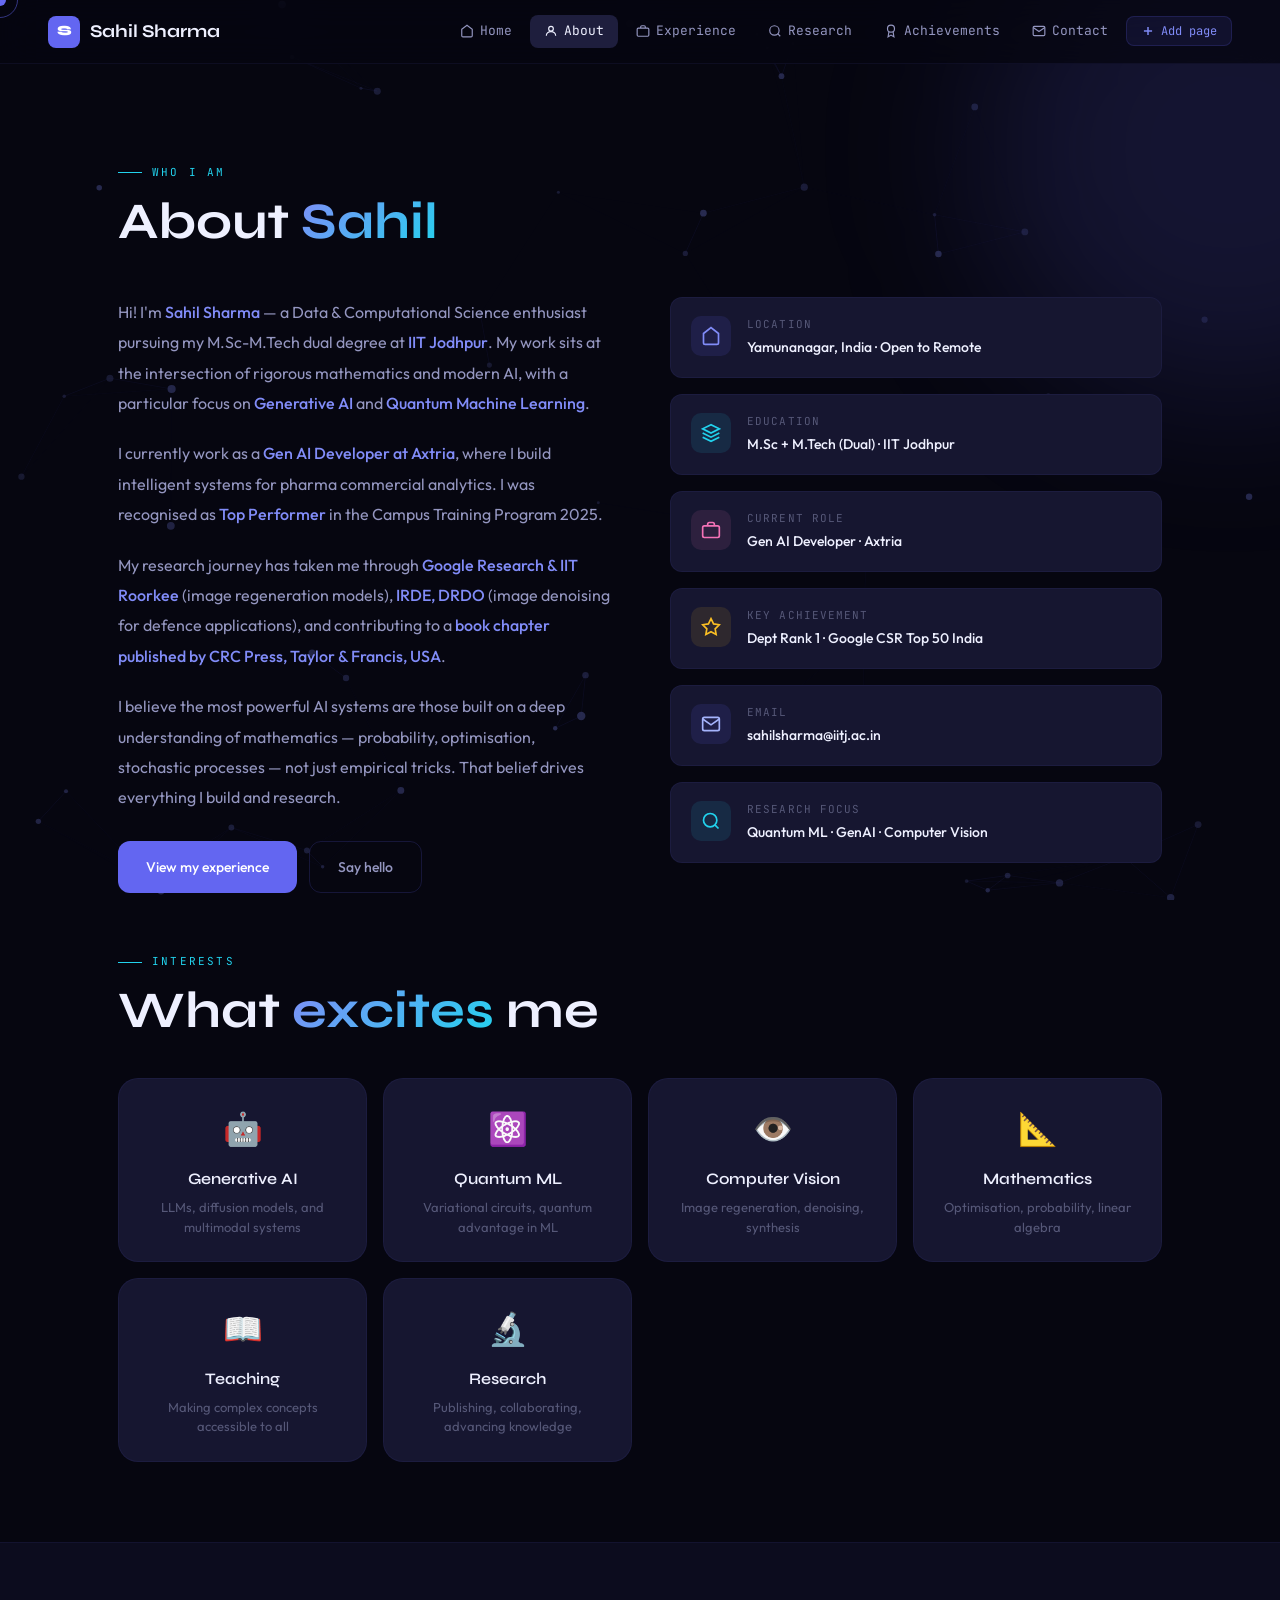
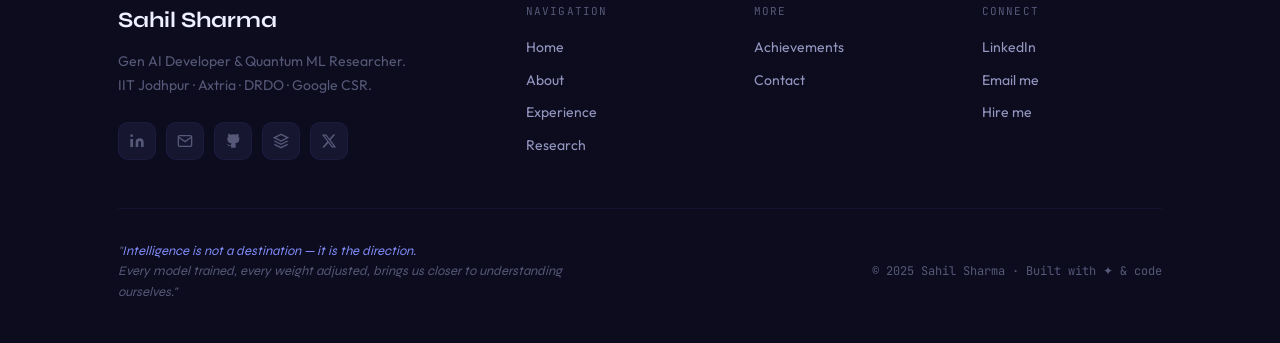
==== pages/about.html @ 3449ba21 "Add files via upload" ====
<!DOCTYPE html>
<html lang="en">
<head>
<meta charset="UTF-8"><meta name="viewport" content="width=device-width, initial-scale=1.0">
<title>About — Sahil Sharma</title>
<link rel="stylesheet" href="../css/main.css">
<style>
.about-hero { padding: 100px 0 60px; }
.about-grid { display: grid; grid-template-columns: 1fr 1fr; gap: 60px; align-items: start; margin-top: 48px; }
.about-bio { font-size: 16px; color: var(--text2); line-height: 1.9; }
.about-bio p { margin-bottom: 20px; }
.about-bio strong { color: var(--accent2); font-weight: 500; }
.about-facts { display: flex; flex-direction: column; gap: 16px; }
.fact-row {
  display: flex; align-items: flex-start; gap: 16px;
  background: var(--surface); border: 1px solid var(--border2);
  border-radius: var(--radius); padding: 18px 20px;
  transition: border-color 0.2s;
}
.fact-row:hover { border-color: var(--border); }
.fact-icon {
  width: 40px; height: 40px; border-radius: 10px; flex-shrink: 0;
  display: flex; align-items: center; justify-content: center;
}
.fact-icon svg { width: 20px; height: 20px; }
.fact-key { font-family: var(--font-mono); font-size: 11px; color: var(--text3); text-transform: uppercase; letter-spacing: 0.1em; margin-bottom: 3px; }
.fact-val { font-size: 14px; color: var(--text); font-weight: 500; }
.interest-grid { display: grid; grid-template-columns: repeat(auto-fill, minmax(200px, 1fr)); gap: 16px; margin-top: 40px; }
.interest-card {
  background: var(--surface); border: 1px solid var(--border2);
  border-radius: var(--radius-lg); padding: 24px;
  transition: all 0.3s; text-align: center;
}
.interest-card:hover { border-color: var(--accent); transform: translateY(-3px); }
.interest-icon { font-size: 32px; margin-bottom: 12px; display: block; }
.interest-name { font-family: var(--font-display); font-size: 16px; font-weight: 600; color: var(--text); margin-bottom: 6px; }
.interest-desc { font-size: 13px; color: var(--text3); line-height: 1.5; }
@media(max-width:768px){ .about-grid { grid-template-columns:1fr; } }
</style>
</head>
<body>
<script src="../js/components.js"></script>
<script>document.write(getNavHTML('../')); document.write(getAddPageModalHTML());</script>
<div class="page-content">
<div class="orb orb-accent" style="width:500px;height:500px;top:-100px;right:-200px;"></div>

<section class="about-hero">
  <div class="container">
    <div class="section-eyebrow" data-reveal>Who I am</div>
    <h1 class="section-title" data-reveal>About <span class="highlight">Sahil</span></h1>
    <div class="about-grid">
      <div class="about-bio" data-reveal>
        <p>Hi! I'm <strong>Sahil Sharma</strong> — a Data &amp; Computational Science enthusiast pursuing my M.Sc-M.Tech dual degree at <strong>IIT Jodhpur</strong>. My work sits at the intersection of rigorous mathematics and modern AI, with a particular focus on <strong>Generative AI</strong> and <strong>Quantum Machine Learning</strong>.</p>
        <p>I currently work as a <strong>Gen AI Developer at Axtria</strong>, where I build intelligent systems for pharma commercial analytics. I was recognised as <strong>Top Performer</strong> in the Campus Training Program 2025.</p>
        <p>My research journey has taken me through <strong>Google Research &amp; IIT Roorkee</strong> (image regeneration models), <strong>IRDE, DRDO</strong> (image denoising for defence applications), and contributing to a <strong>book chapter published by CRC Press, Taylor &amp; Francis, USA</strong>.</p>
        <p>I believe the most powerful AI systems are those built on a deep understanding of mathematics — probability, optimisation, stochastic processes — not just empirical tricks. That belief drives everything I build and research.</p>
        <div style="display:flex;gap:12px;flex-wrap:wrap;margin-top:28px;">
          <a href="experience.html" class="btn btn-primary">View my experience</a>
          <a href="contact.html" class="btn btn-ghost">Say hello</a>
        </div>
      </div>
      <div class="about-facts" data-reveal data-delay="0.15s">
        <div class="fact-row">
          <div class="fact-icon" style="background:rgba(99,102,241,0.12);">
            <svg viewBox="0 0 24 24" fill="none" stroke="#818cf8" stroke-width="2"><path d="M3 9l9-7 9 7v11a2 2 0 0 1-2 2H5a2 2 0 0 1-2-2z"/></svg>
          </div>
          <div><div class="fact-key">Location</div><div class="fact-val">Yamunanagar, India · Open to Remote</div></div>
        </div>
        <div class="fact-row">
          <div class="fact-icon" style="background:rgba(34,211,238,0.1);">
            <svg viewBox="0 0 24 24" fill="none" stroke="#22d3ee" stroke-width="2"><path d="M12 2L2 7l10 5 10-5-10-5z"/><path d="M2 17l10 5 10-5M2 12l10 5 10-5"/></svg>
          </div>
          <div><div class="fact-key">Education</div><div class="fact-val">M.Sc + M.Tech (Dual) · IIT Jodhpur</div></div>
        </div>
        <div class="fact-row">
          <div class="fact-icon" style="background:rgba(244,114,182,0.1);">
            <svg viewBox="0 0 24 24" fill="none" stroke="#f472b6" stroke-width="2"><rect x="2" y="7" width="20" height="14" rx="2"/><path d="M16 7V5a2 2 0 0 0-2-2h-4a2 2 0 0 0-2 2v2"/></svg>
          </div>
          <div><div class="fact-key">Current Role</div><div class="fact-val">Gen AI Developer · Axtria</div></div>
        </div>
        <div class="fact-row">
          <div class="fact-icon" style="background:rgba(251,191,36,0.1);">
            <svg viewBox="0 0 24 24" fill="none" stroke="#fbbf24" stroke-width="2"><polygon points="12 2 15.09 8.26 22 9.27 17 14.14 18.18 21.02 12 17.77 5.82 21.02 7 14.14 2 9.27 8.91 8.26 12 2"/></svg>
          </div>
          <div><div class="fact-key">Key Achievement</div><div class="fact-val">Dept Rank 1 · Google CSR Top 50 India</div></div>
        </div>
        <div class="fact-row">
          <div class="fact-icon" style="background:rgba(99,102,241,0.12);">
            <svg viewBox="0 0 24 24" fill="none" stroke="#a5b4fc" stroke-width="2"><path d="M4 4h16c1.1 0 2 .9 2 2v12c0 1.1-.9 2-2 2H4c-1.1 0-2-.9-2-2V6c0-1.1.9-2 2-2z"/><polyline points="22,6 12,13 2,6"/></svg>
          </div>
          <div><div class="fact-key">Email</div><div class="fact-val">sahilsharma@iitj.ac.in</div></div>
        </div>
        <div class="fact-row">
          <div class="fact-icon" style="background:rgba(34,211,238,0.1);">
            <svg viewBox="0 0 24 24" fill="none" stroke="#22d3ee" stroke-width="2"><circle cx="11" cy="11" r="8"/><path d="m21 21-4.35-4.35"/></svg>
          </div>
          <div><div class="fact-key">Research Focus</div><div class="fact-val">Quantum ML · GenAI · Computer Vision</div></div>
        </div>
      </div>
    </div>
  </div>
</section>

<section class="section" style="padding-top:0;">
  <div class="container">
    <div class="section-eyebrow" data-reveal>Interests</div>
    <h2 class="section-title" data-reveal>What <span class="highlight">excites</span> me</h2>
    <div class="interest-grid">
      <div class="interest-card" data-reveal><span class="interest-icon">🤖</span><div class="interest-name">Generative AI</div><div class="interest-desc">LLMs, diffusion models, and multimodal systems</div></div>
      <div class="interest-card" data-reveal data-delay="0.05s"><span class="interest-icon">⚛️</span><div class="interest-name">Quantum ML</div><div class="interest-desc">Variational circuits, quantum advantage in ML</div></div>
      <div class="interest-card" data-reveal data-delay="0.1s"><span class="interest-icon">👁️</span><div class="interest-name">Computer Vision</div><div class="interest-desc">Image regeneration, denoising, synthesis</div></div>
      <div class="interest-card" data-reveal data-delay="0.15s"><span class="interest-icon">📐</span><div class="interest-name">Mathematics</div><div class="interest-desc">Optimisation, probability, linear algebra</div></div>
      <div class="interest-card" data-reveal data-delay="0.2s"><span class="interest-icon">📖</span><div class="interest-name">Teaching</div><div class="interest-desc">Making complex concepts accessible to all</div></div>
      <div class="interest-card" data-reveal data-delay="0.25s"><span class="interest-icon">🔬</span><div class="interest-name">Research</div><div class="interest-desc">Publishing, collaborating, advancing knowledge</div></div>
    </div>
  </div>
</section>
</div>
<script>document.write(getFooterHTML('../'));</script>
<script src="../js/main.js"></script>
</body>
</html>
---- css/main.css ----
@import url('https://fonts.googleapis.com/css2?family=Syne:wght@400;500;600;700;800&family=Outfit:wght@300;400;500;600&family=JetBrains+Mono:wght@400;500&display=swap');

:root {
  --bg:       #060610;
  --bg2:      #0c0c1e;
  --bg3:      #111128;
  --surface:  #161630;
  --surface2: #1e1e3d;
  --border:   rgba(99,102,241,0.18);
  --border2:  rgba(99,102,241,0.08);
  --accent:   #6366f1;
  --accent2:  #818cf8;
  --accent3:  #a5b4fc;
  --cyan:     #22d3ee;
  --cyan2:    #67e8f9;
  --pink:     #f472b6;
  --gold:     #fbbf24;
  --text:     #eef0ff;
  --text2:    #9496c0;
  --text3:    #565878;
  --radius:   12px;
  --radius-lg:20px;
  --nav-h:    64px;
  --font-display: 'Syne', sans-serif;
  --font-body:    'Outfit', sans-serif;
  --font-mono:    'JetBrains Mono', monospace;
}

*, *::before, *::after { box-sizing: border-box; margin: 0; padding: 0; }
html { scroll-behavior: smooth; font-size: 16px; }

body {
  font-family: var(--font-body);
  background: var(--bg);
  color: var(--text);
  min-height: 100vh;
  overflow-x: hidden;
  line-height: 1.6;
  cursor: none;
}

/* ── Custom Cursor ── */
#cursor {
  width: 12px; height: 12px;
  border-radius: 50%;
  background: var(--accent);
  position: fixed;
  pointer-events: none;
  z-index: 9999;
  transform: translate(-50%,-50%);
  transition: transform 0.1s, width 0.2s, height 0.2s, opacity 0.2s;
  mix-blend-mode: screen;
}
#cursor-ring {
  width: 36px; height: 36px;
  border-radius: 50%;
  border: 1px solid rgba(99,102,241,0.5);
  position: fixed;
  pointer-events: none;
  z-index: 9998;
  transform: translate(-50%,-50%);
  transition: transform 0.12s ease-out, width 0.2s, height 0.2s;
}
body:has(a:hover) #cursor, body:has(button:hover) #cursor { width: 20px; height: 20px; }

/* ── Neural Grid Background ── */
.neural-bg {
  position: fixed; inset: 0; z-index: 0; pointer-events: none; overflow: hidden;
}
.neural-bg canvas { position: absolute; inset: 0; opacity: 0.35; }

/* ── Navigation ── */
nav {
  position: fixed; top: 0; left: 0; right: 0;
  height: var(--nav-h);
  z-index: 100;
  display: flex;
  align-items: center;
  justify-content: space-between;
  padding: 0 48px;
  background: rgba(6,6,16,0.75);
  backdrop-filter: blur(20px);
  border-bottom: 1px solid var(--border2);
}
.nav-logo {
  font-family: var(--font-display);
  font-size: 18px;
  font-weight: 700;
  color: var(--text);
  text-decoration: none;
  display: flex;
  align-items: center;
  gap: 10px;
}
.nav-logo-mark {
  width: 32px; height: 32px;
  background: var(--accent);
  border-radius: 8px;
  display: flex; align-items: center; justify-content: center;
  font-size: 14px; font-weight: 800; color: #fff;
}
.nav-links {
  display: flex; gap: 4px; align-items: center;
}
.nav-links a {
  font-size: 13px;
  font-family: var(--font-mono);
  color: var(--text2);
  text-decoration: none;
  padding: 6px 14px;
  border-radius: 8px;
  transition: all 0.2s;
  display: flex; align-items: center; gap: 6px;
}
.nav-links a:hover, .nav-links a.active {
  color: var(--text);
  background: var(--surface2);
}
.nav-links a svg { width: 14px; height: 14px; }

/* Add Page Button */
.nav-add-btn {
  display: flex; align-items: center; gap: 6px;
  font-size: 12px;
  font-family: var(--font-mono);
  color: var(--accent2);
  background: rgba(99,102,241,0.1);
  border: 1px solid var(--border);
  border-radius: 8px;
  padding: 6px 14px;
  cursor: pointer;
  transition: all 0.2s;
  text-decoration: none;
}
.nav-add-btn:hover { background: rgba(99,102,241,0.2); color: var(--text); }

/* ── Page Content ── */
.page-content {
  position: relative; z-index: 1;
  min-height: 100vh;
  padding-top: var(--nav-h);
}

/* ── Section Wrappers ── */
.container { max-width: 1140px; margin: 0 auto; padding: 0 48px; }
.section { padding: 80px 0; }
.section-sm { padding: 48px 0; }

/* ── Section Labels ── */
.section-eyebrow {
  font-family: var(--font-mono);
  font-size: 11px;
  color: var(--cyan);
  letter-spacing: 0.2em;
  text-transform: uppercase;
  margin-bottom: 12px;
  display: flex; align-items: center; gap: 10px;
}
.section-eyebrow::before {
  content: '';
  width: 24px; height: 1px;
  background: var(--cyan);
  display: block;
}
.section-title {
  font-family: var(--font-display);
  font-size: clamp(32px, 4vw, 52px);
  font-weight: 700;
  line-height: 1.08;
  color: var(--text);
  margin-bottom: 20px;
}
.section-title .highlight {
  background: linear-gradient(135deg, var(--accent2), var(--cyan));
  -webkit-background-clip: text;
  -webkit-text-fill-color: transparent;
  background-clip: text;
}
.section-sub {
  font-size: 16px;
  color: var(--text2);
  line-height: 1.8;
  max-width: 600px;
}

/* ── Cards ── */
.card {
  background: var(--surface);
  border: 1px solid var(--border2);
  border-radius: var(--radius-lg);
  padding: 28px;
  transition: border-color 0.3s, transform 0.3s;
  position: relative;
  overflow: hidden;
}
.card::before {
  content: '';
  position: absolute; top: 0; left: 0; right: 0;
  height: 1px;
  background: linear-gradient(90deg, transparent, var(--accent), transparent);
  opacity: 0;
  transition: opacity 0.3s;
}
.card:hover { border-color: var(--border); transform: translateY(-3px); }
.card:hover::before { opacity: 1; }

/* ── Buttons ── */
.btn {
  display: inline-flex; align-items: center; gap: 8px;
  padding: 12px 28px;
  border-radius: var(--radius);
  font-family: var(--font-body);
  font-size: 14px;
  font-weight: 500;
  cursor: pointer;
  text-decoration: none;
  border: none;
  transition: all 0.2s;
}
.btn-primary {
  background: var(--accent);
  color: #fff;
}
.btn-primary:hover { background: var(--accent2); transform: translateY(-2px); }
.btn-ghost {
  background: transparent;
  color: var(--text2);
  border: 1px solid var(--border);
}
.btn-ghost:hover { border-color: var(--accent); color: var(--text); background: rgba(99,102,241,0.08); }
.btn svg { width: 16px; height: 16px; }

/* ── Tags / Badges ── */
.tag {
  display: inline-flex; align-items: center; gap: 6px;
  font-family: var(--font-mono);
  font-size: 11px;
  padding: 4px 12px;
  border-radius: 100px;
  letter-spacing: 0.05em;
}
.tag-accent { background: rgba(99,102,241,0.12); color: var(--accent3); border: 1px solid rgba(99,102,241,0.2); }
.tag-cyan   { background: rgba(34,211,238,0.1);  color: var(--cyan2);   border: 1px solid rgba(34,211,238,0.2); }
.tag-pink   { background: rgba(244,114,182,0.1); color: var(--pink);    border: 1px solid rgba(244,114,182,0.2); }
.tag-gold   { background: rgba(251,191,36,0.1);  color: var(--gold);    border: 1px solid rgba(251,191,36,0.2); }

/* ── Glowing Orb Accents ── */
.orb {
  position: absolute;
  border-radius: 50%;
  filter: blur(80px);
  pointer-events: none;
  z-index: 0;
}
.orb-accent { background: rgba(99,102,241,0.15); }
.orb-cyan   { background: rgba(34,211,238,0.1);  }
.orb-pink   { background: rgba(244,114,182,0.08); }

/* ── Footer ── */
footer {
  position: relative; z-index: 1;
  border-top: 1px solid var(--border2);
  padding: 60px 0 40px;
  background: var(--bg2);
}
.footer-grid {
  display: grid;
  grid-template-columns: 2fr 1fr 1fr 1fr;
  gap: 48px;
  margin-bottom: 48px;
}
.footer-brand-name {
  font-family: var(--font-display);
  font-size: 22px;
  font-weight: 700;
  color: var(--text);
  margin-bottom: 12px;
}
.footer-brand-desc {
  font-size: 14px;
  color: var(--text3);
  line-height: 1.7;
  margin-bottom: 24px;
}
.footer-social { display: flex; gap: 10px; }
.footer-social a {
  width: 38px; height: 38px;
  border-radius: 10px;
  border: 1px solid var(--border2);
  background: var(--surface);
  display: flex; align-items: center; justify-content: center;
  color: var(--text3);
  text-decoration: none;
  transition: all 0.2s;
}
.footer-social a:hover { border-color: var(--accent); color: var(--accent2); background: rgba(99,102,241,0.08); }
.footer-social a svg { width: 16px; height: 16px; }
.footer-col-title {
  font-family: var(--font-mono);
  font-size: 11px;
  color: var(--text3);
  text-transform: uppercase;
  letter-spacing: 0.1em;
  margin-bottom: 16px;
}
.footer-links { display: flex; flex-direction: column; gap: 10px; }
.footer-links a {
  font-size: 14px; color: var(--text2);
  text-decoration: none; transition: color 0.2s;
  display: flex; align-items: center; gap: 6px;
}
.footer-links a:hover { color: var(--accent2); }
.footer-bottom {
  padding-top: 32px;
  border-top: 1px solid var(--border2);
  display: flex; align-items: center; justify-content: space-between;
  flex-wrap: wrap; gap: 16px;
}
.footer-quote {
  font-family: var(--font-display);
  font-size: 13px;
  font-style: italic;
  color: var(--text3);
  max-width: 480px;
  line-height: 1.6;
}
.footer-quote span { color: var(--accent2); }
.footer-copy { font-size: 12px; color: var(--text3); font-family: var(--font-mono); }

/* ── Add Page Modal ── */
.modal-overlay {
  position: fixed; inset: 0; z-index: 500;
  background: rgba(6,6,16,0.85);
  backdrop-filter: blur(12px);
  display: flex; align-items: center; justify-content: center;
  opacity: 0; pointer-events: none;
  transition: opacity 0.3s;
}
.modal-overlay.open { opacity: 1; pointer-events: all; }
.modal {
  background: var(--surface);
  border: 1px solid var(--border);
  border-radius: var(--radius-lg);
  padding: 40px;
  width: min(560px, 90vw);
  transform: translateY(20px);
  transition: transform 0.3s;
}
.modal-overlay.open .modal { transform: translateY(0); }
.modal-title {
  font-family: var(--font-display);
  font-size: 22px;
  font-weight: 700;
  margin-bottom: 8px;
}
.modal-sub { font-size: 14px; color: var(--text2); margin-bottom: 28px; }
.form-group { margin-bottom: 20px; }
.form-label {
  display: block;
  font-family: var(--font-mono);
  font-size: 11px;
  color: var(--text3);
  text-transform: uppercase;
  letter-spacing: 0.1em;
  margin-bottom: 8px;
}
.form-input, .form-select, .form-textarea {
  width: 100%;
  background: var(--bg3);
  border: 1px solid var(--border2);
  border-radius: var(--radius);
  padding: 10px 14px;
  font-family: var(--font-body);
  font-size: 14px;
  color: var(--text);
  transition: border-color 0.2s;
  outline: none;
}
.form-input:focus, .form-select:focus, .form-textarea:focus { border-color: var(--accent); }
.form-textarea { resize: vertical; min-height: 80px; }
.form-select option { background: var(--bg3); }
.modal-actions { display: flex; gap: 12px; justify-content: flex-end; margin-top: 28px; }
.icon-grid {
  display: grid; grid-template-columns: repeat(6,1fr); gap: 8px; margin-top: 8px;
}
.icon-option {
  aspect-ratio: 1;
  border: 1px solid var(--border2);
  border-radius: 10px;
  display: flex; align-items: center; justify-content: center;
  cursor: pointer;
  transition: all 0.2s;
  font-size: 18px;
  background: var(--bg3);
}
.icon-option:hover, .icon-option.selected { border-color: var(--accent); background: rgba(99,102,241,0.1); }

/* ── Tooltip ── */
[data-tooltip] { position: relative; }
[data-tooltip]::after {
  content: attr(data-tooltip);
  position: absolute;
  bottom: calc(100% + 8px);
  left: 50%; transform: translateX(-50%);
  background: var(--surface2);
  color: var(--text);
  font-family: var(--font-mono);
  font-size: 11px;
  padding: 6px 10px;
  border-radius: 6px;
  white-space: nowrap;
  border: 1px solid var(--border);
  pointer-events: none;
  opacity: 0;
  transition: opacity 0.2s;
  z-index: 200;
}
[data-tooltip]:hover::after { opacity: 1; }

/* ── Animations ── */
@keyframes fadeUp   { from { opacity:0; transform:translateY(32px); } to { opacity:1; transform:translateY(0); } }
@keyframes fadeIn   { from { opacity:0; } to { opacity:1; } }
@keyframes blink    { 0%,100%{opacity:1}50%{opacity:0} }
@keyframes float    { 0%,100%{transform:translateY(0)} 50%{transform:translateY(-8px)} }
@keyframes scanline { from{transform:translateY(-100%)} to{transform:translateY(100vh)} }
@keyframes glow     { 0%,100%{box-shadow:0 0 8px var(--accent)} 50%{box-shadow:0 0 24px var(--accent)} }

.anim-fade-up   { animation: fadeUp 0.7s ease both; }
.anim-fade-up-2 { animation: fadeUp 0.7s 0.15s ease both; }
.anim-fade-up-3 { animation: fadeUp 0.7s 0.3s ease both; }
.anim-fade-up-4 { animation: fadeUp 0.7s 0.45s ease both; }
.anim-float     { animation: float 4s ease-in-out infinite; }

/* ── Responsive ── */
@media(max-width:900px){
  nav { padding: 0 24px; }
  .nav-links { display: none; }
  .container { padding: 0 24px; }
  .footer-grid { grid-template-columns: 1fr 1fr; }
}
@media(max-width:600px){
  .footer-grid { grid-template-columns: 1fr; }
  .footer-bottom { flex-direction: column; text-align: center; }
}
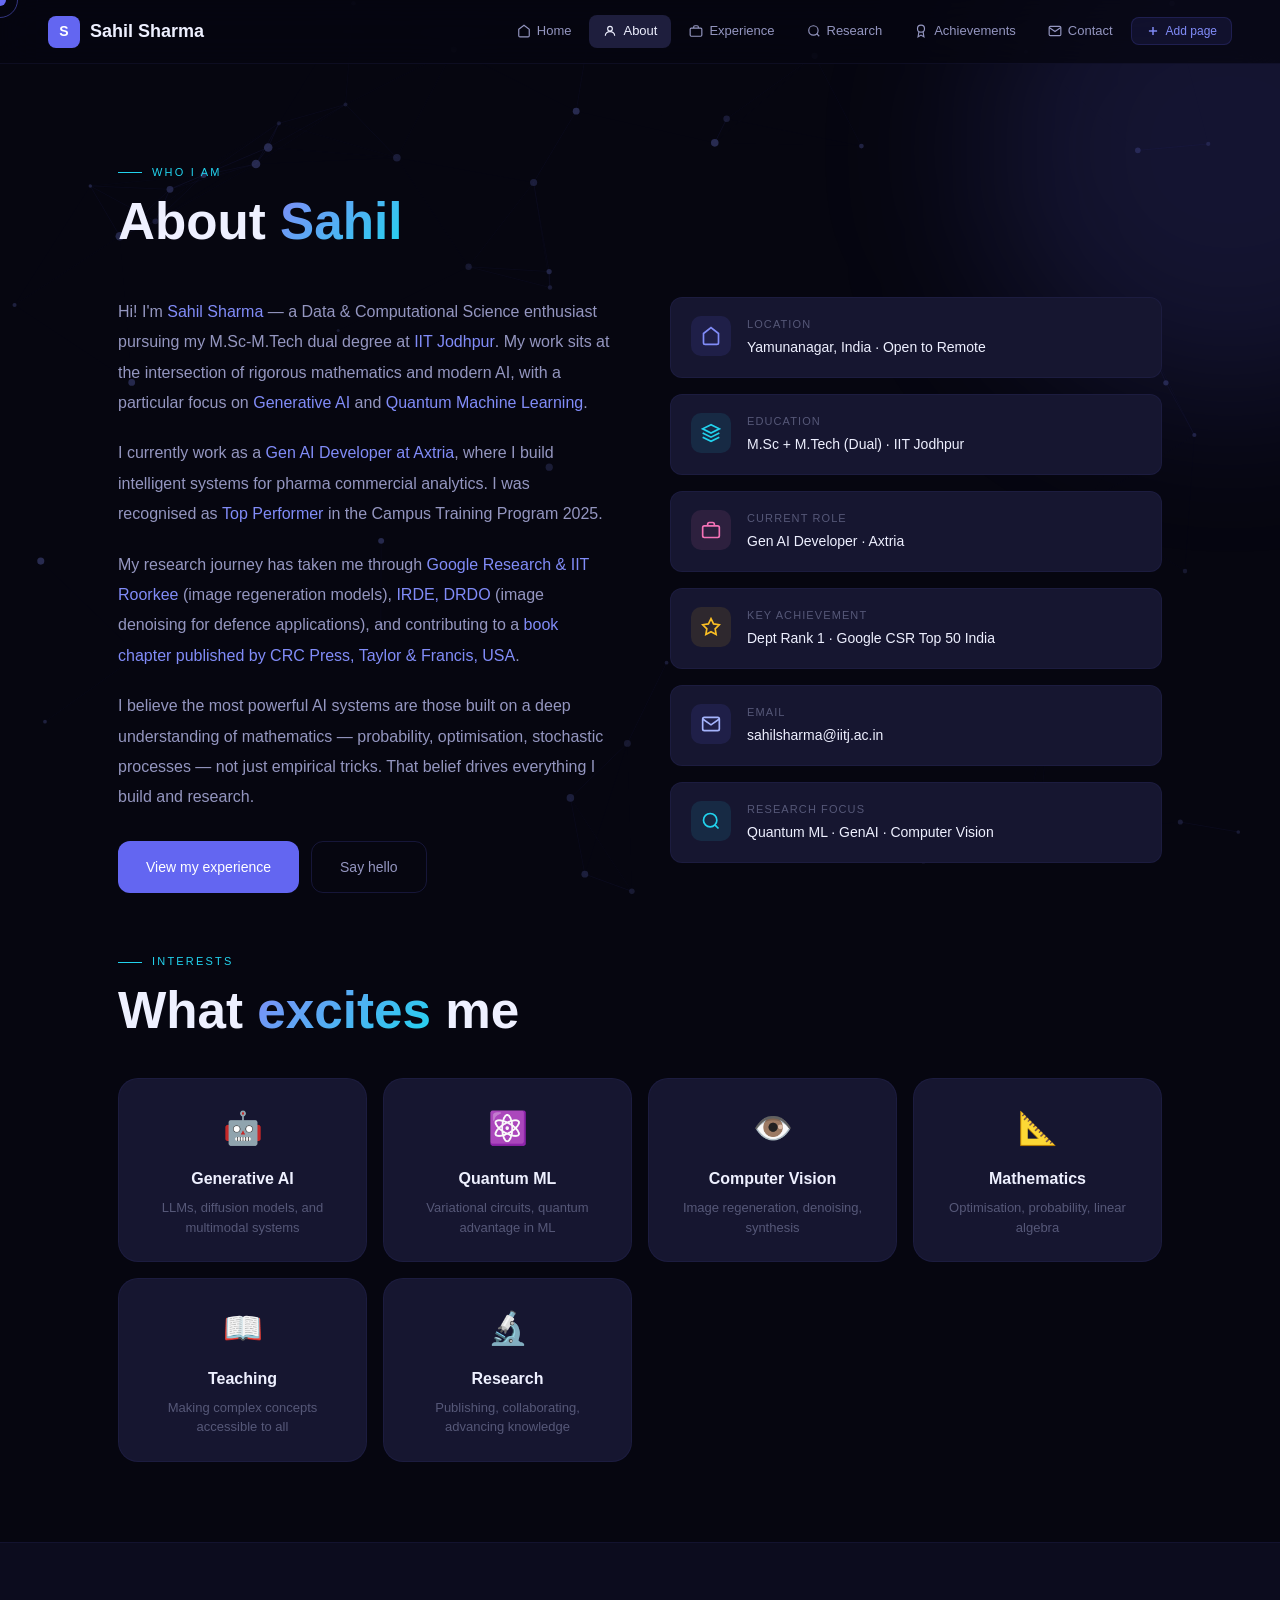
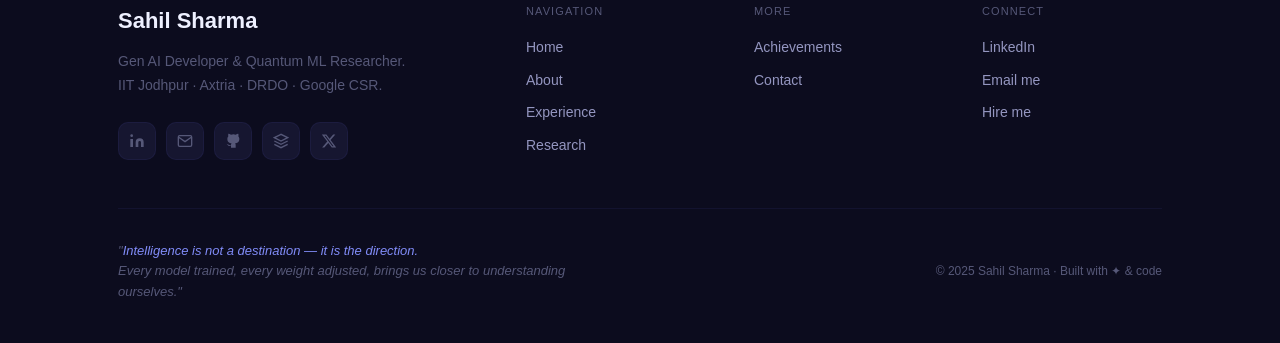
==== commit 4b673220: "Update about.html" ====
--- a/pages/about.html
+++ b/pages/about.html
@@ -3,7 +3,7 @@
 <head>
 <meta charset="UTF-8"><meta name="viewport" content="width=device-width, initial-scale=1.0">
 <title>About — Sahil Sharma</title>
-<link rel="stylesheet" href="../css/main.css">
+<link rel="stylesheet" href="../css/main.css?v=2">
 <style>
 .about-hero { padding: 100px 0 60px; }
 .about-grid { display: grid; grid-template-columns: 1fr 1fr; gap: 60px; align-items: start; margin-top: 48px; }
--- a/css/main.css
+++ b/css/main.css
@@ -1,4 +1,4 @@
-@import url('https://fonts.googleapis.com/css2?family=Syne:wght@400;500;600;700;800&family=Outfit:wght@300;400;500;600&family=JetBrains+Mono:wght@400;500&display=swap');
+/* Using system Calibri font — no import needed */
 
 :root {
   --bg:       #060610;
@@ -21,9 +21,9 @@
   --radius:   12px;
   --radius-lg:20px;
   --nav-h:    64px;
-  --font-display: 'Syne', sans-serif;
-  --font-body:    'Outfit', sans-serif;
-  --font-mono:    'JetBrains Mono', monospace;
+  --font-display: 'Calibri', 'Candara', sans-serif;
+  --font-body:    'Calibri', 'Candara', sans-serif;
+  --font-mono:    'Calibri', 'Candara', sans-serif;
 }
 
 *, *::before, *::after { box-sizing: border-box; margin: 0; padding: 0; }
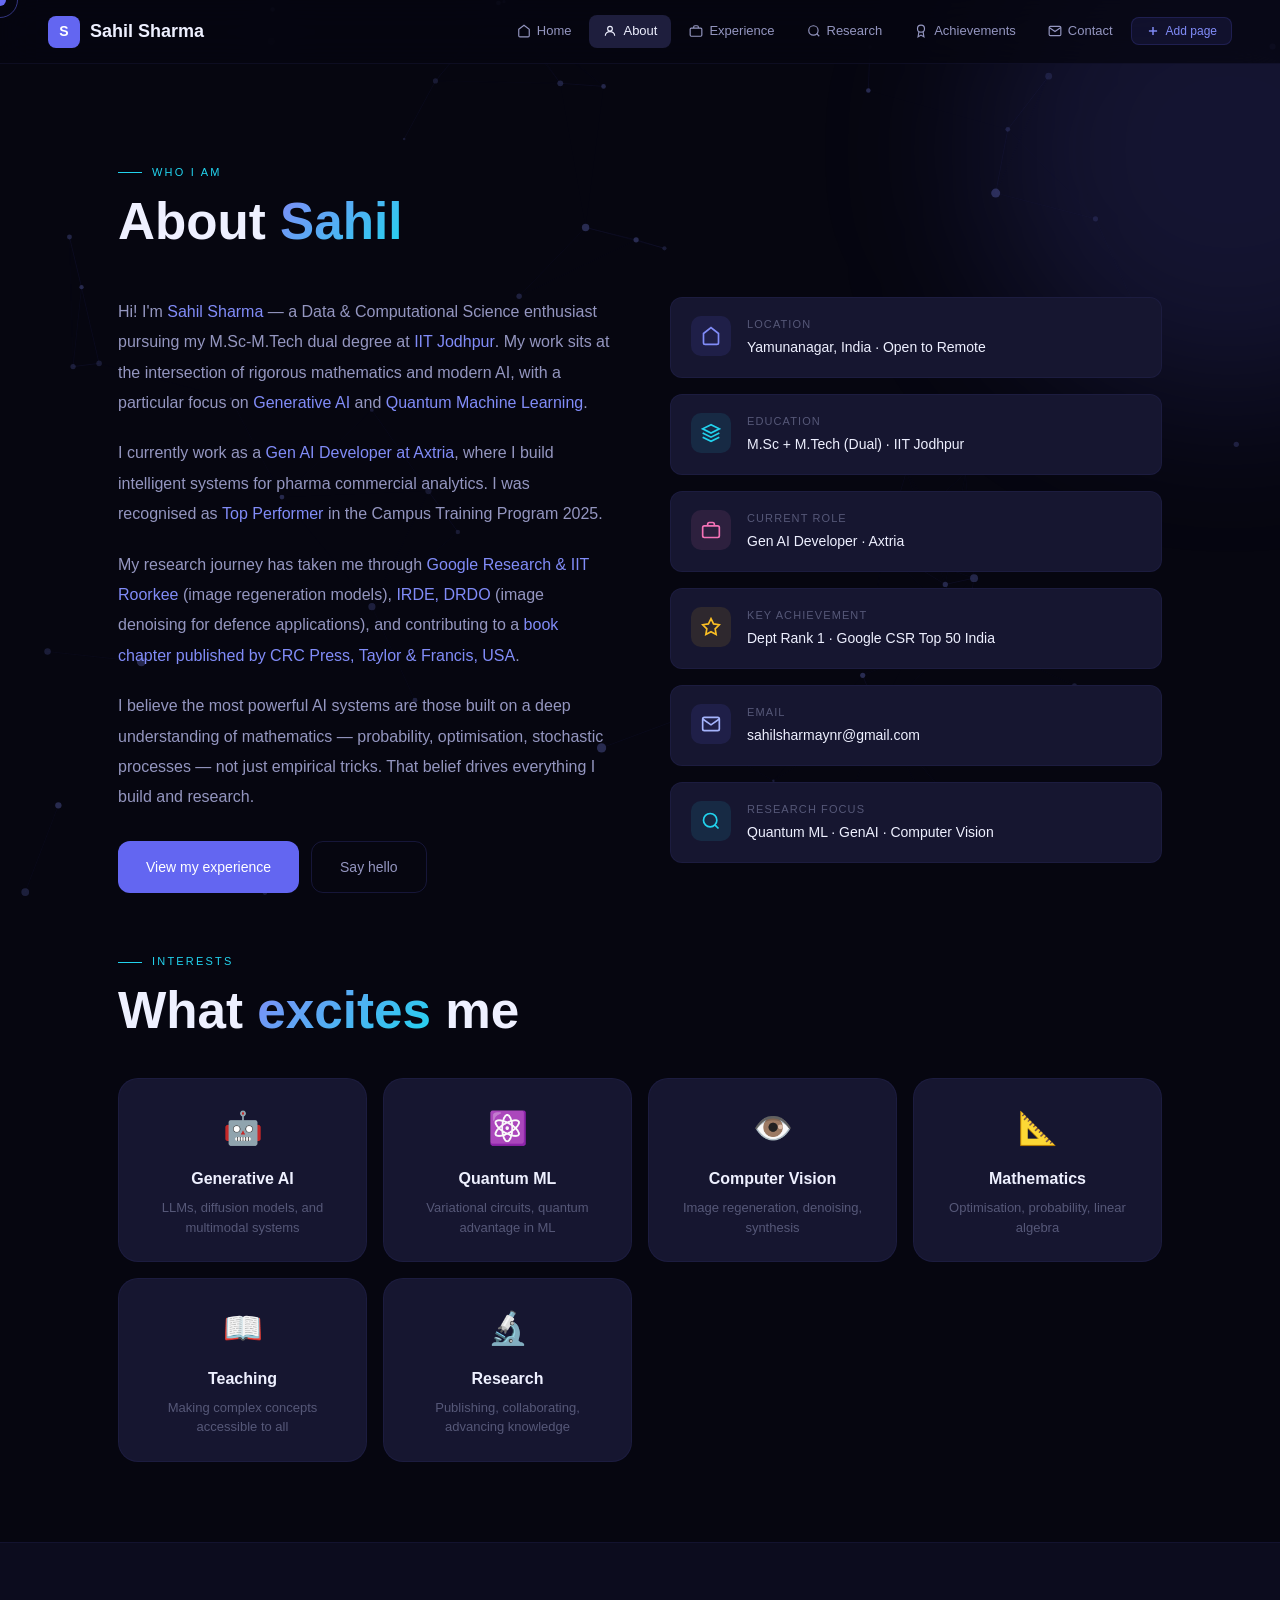
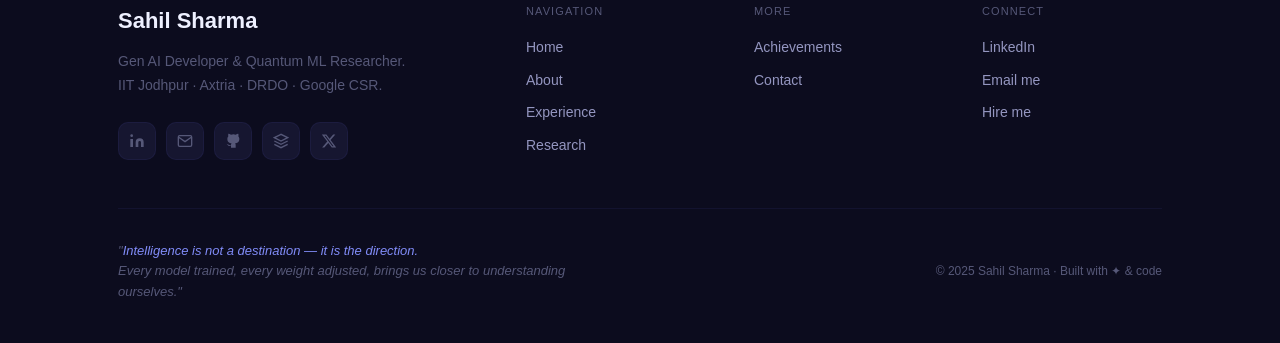
==== commit 2413b884: "Update about.html" ====
--- a/pages/about.html
+++ b/pages/about.html
@@ -88,7 +88,7 @@
           <div class="fact-icon" style="background:rgba(99,102,241,0.12);">
             <svg viewBox="0 0 24 24" fill="none" stroke="#a5b4fc" stroke-width="2"><path d="M4 4h16c1.1 0 2 .9 2 2v12c0 1.1-.9 2-2 2H4c-1.1 0-2-.9-2-2V6c0-1.1.9-2 2-2z"/><polyline points="22,6 12,13 2,6"/></svg>
           </div>
-          <div><div class="fact-key">Email</div><div class="fact-val">sahilsharma@iitj.ac.in</div></div>
+          <div><div class="fact-key">Email</div><div class="fact-val">sahilsharmaynr@gmail.com</div></div>
         </div>
         <div class="fact-row">
           <div class="fact-icon" style="background:rgba(34,211,238,0.1);">
